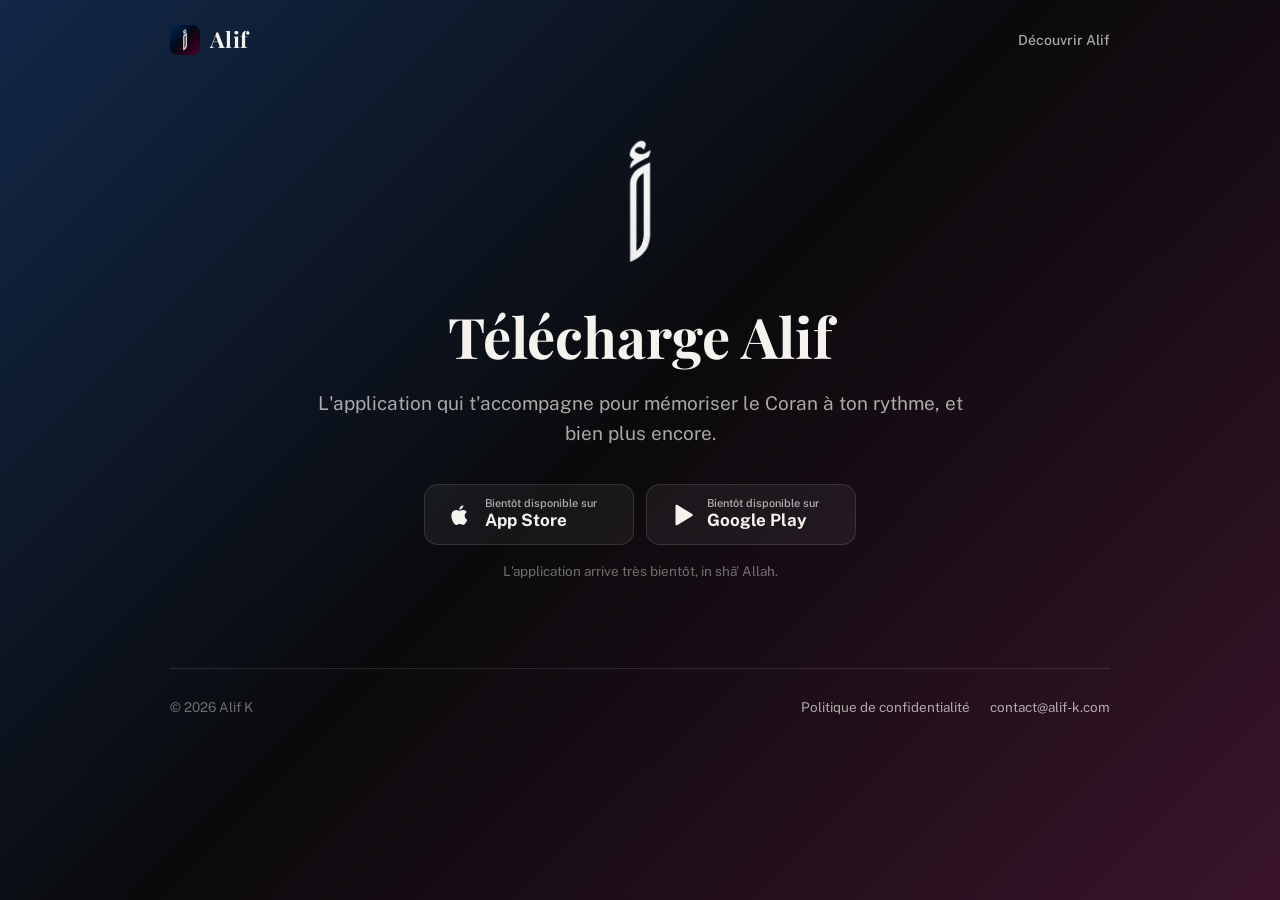
==== app/index.html @ c674b6df "Alif website: home, /app download page, privacy policy Co-Authored-By: Claude Opus 5.5 <noreply@anth" ====
<!doctype html>
<html lang="fr">
<head>
  <meta charset="utf-8">
  <meta name="viewport" content="width=device-width, initial-scale=1">
  <title>Télécharger Alif</title>
  <meta name="description" content="Télécharge Alif, l'application qui t'accompagne pour mémoriser le Coran à ton rythme, et bien plus encore.">
  <meta name="theme-color" content="#0A0A0C">
  <meta property="og:title" content="Télécharger Alif">
  <meta property="og:description" content="L'application qui t'accompagne pour mémoriser le Coran à ton rythme, et bien plus encore.">
  <meta property="og:image" content="https://alif-k.com/assets/icon.png">
  <meta property="og:url" content="https://alif-k.com/app">
  <link rel="icon" href="/assets/favicon.png">
  <link rel="apple-touch-icon" href="/assets/apple-touch-icon.png">
  <link rel="stylesheet" href="/assets/site.css">
</head>
<body>
  <div class="wrap">
    <header class="top">
      <a class="brand" href="/"><img src="/assets/icon.png" alt="">Alif</a>
      <nav><a href="/">Découvrir Alif</a></nav>
    </header>

    <main>
      <section class="hero">
        <img class="symbol" src="/assets/alif-symbol.png" alt="Alif">
        <h1>Télécharge Alif</h1>
        <p class="lead">
          L'application qui t'accompagne pour mémoriser le Coran à ton rythme, et bien plus encore.
        </p>
        <div class="stores" data-stores>
          <span class="store soon"><svg viewBox="0 0 24 24" fill="currentColor" aria-hidden="true"><path d="M16.37 12.6c-.02-2.3 1.88-3.4 1.96-3.46-1.07-1.56-2.73-1.78-3.32-1.8-1.41-.14-2.76.83-3.48.83-.72 0-1.82-.81-3-.79-1.54.02-2.97.9-3.76 2.28-1.6 2.78-.41 6.9 1.15 9.16.76 1.1 1.67 2.34 2.86 2.3 1.15-.05 1.58-.74 2.97-.74 1.38 0 1.77.74 2.98.72 1.23-.02 2.01-1.12 2.76-2.23.87-1.28 1.23-2.52 1.25-2.58-.03-.01-2.4-.92-2.42-3.66zM14.1 5.86c.63-.77 1.06-1.83.94-2.89-.91.04-2.01.61-2.66 1.37-.58.67-1.09 1.76-.96 2.8 1.02.08 2.05-.52 2.68-1.28z"/></svg><span><small>Bientôt disponible sur</small><strong>App Store</strong></span></span>
          <span class="store soon"><svg viewBox="0 0 24 24" fill="currentColor" aria-hidden="true"><path d="M6 3.5v17a1 1 0 0 0 1.5.86l14-8.5a1 1 0 0 0 0-1.72l-14-8.5A1 1 0 0 0 6 3.5z"/></svg><span><small>Bientôt disponible sur</small><strong>Google Play</strong></span></span>
        </div>
        <p class="soon-note" data-soon-note>L'application arrive très bientôt, in shā' Allah.</p>
      </section>
    </main>

    <footer class="bottom">
      <span>© 2026 Alif K</span>
      <span class="links">
        <a href="/confidentialite/">Politique de confidentialité</a>
        <a href="mailto:contact@alif-k.com">contact@alif-k.com</a>
      </span>
    </footer>
  </div>
  <script src="/assets/stores.js"></script>
  <script>
    // The link shared with the app's monthly recap: sends each phone
    // straight to its own store once the app is published there. Computers,
    // and phones whose store link isn't set yet, stay on this page.
    (function () {
      var ua = navigator.userAgent || '';
      var isApple = /iPhone|iPad|iPod/.test(ua) || (/Macintosh/.test(ua) && navigator.maxTouchPoints > 1);
      var isAndroid = /Android/.test(ua);
      if (isApple && ALIF_STORES.appStore) location.replace(ALIF_STORES.appStore);
      else if (isAndroid && ALIF_STORES.playStore) location.replace(ALIF_STORES.playStore);
    })();
  </script>
</body>
</html>
---- assets/site.css ----
@import url('https://fonts.googleapis.com/css2?family=Playfair+Display:wght@600;700&family=Public+Sans:wght@400;500;600;700&display=swap');

/* Same diagonal as the app icon: deep blue -> near-black -> rose. */
:root {
  --bg: #0A0A0C;
  --text: #F5F3EE;
  --muted: rgba(245, 243, 238, 0.68);
  --faint: rgba(245, 243, 238, 0.42);
  --line: rgba(255, 255, 255, 0.12);
  --card: rgba(255, 255, 255, 0.05);
  --gold: #F0CB84;
  --serif: 'Playfair Display', Georgia, serif;
  --sans: 'Public Sans', -apple-system, BlinkMacSystemFont, 'Segoe UI', sans-serif;
}

* { box-sizing: border-box; }
html { -webkit-text-size-adjust: 100%; }
body {
  margin: 0;
  min-height: 100vh;
  background: var(--bg);
  background-image: linear-gradient(135deg, #122848 0%, #0A0A0C 48%, #3A142A 100%);
  background-attachment: fixed;
  color: var(--text);
  font-family: var(--sans);
  line-height: 1.6;
}

a { color: var(--gold); }

.wrap { max-width: 980px; margin: 0 auto; padding: 0 20px; }

header.top {
  display: flex;
  align-items: center;
  justify-content: space-between;
  padding: 22px 0;
}
.brand {
  display: flex;
  align-items: center;
  gap: 10px;
  color: var(--text);
  text-decoration: none;
  font-family: var(--serif);
  font-weight: 700;
  font-size: 22px;
  letter-spacing: 0.02em;
}
.brand img { width: 30px; height: 30px; border-radius: 8px; }
header.top nav a {
  color: var(--muted);
  text-decoration: none;
  font-size: 14px;
  font-weight: 500;
}
header.top nav a:hover { color: var(--text); }

.hero {
  text-align: center;
  padding: 56px 0 72px;
}
.hero .symbol {
  height: 132px;
  filter: invert(1);
  margin-bottom: 30px;
}
.hero h1 {
  font-family: var(--serif);
  font-weight: 700;
  font-size: clamp(34px, 7vw, 56px);
  line-height: 1.12;
  margin: 0 auto 20px;
  max-width: 15em;
  text-wrap: balance;
}
.hero p.lead {
  color: var(--muted);
  font-size: clamp(16px, 2.4vw, 19px);
  max-width: 34em;
  margin: 0 auto 36px;
  text-wrap: pretty;
}

.stores {
  display: flex;
  flex-wrap: wrap;
  justify-content: center;
  gap: 12px;
}
.store {
  display: inline-flex;
  align-items: center;
  gap: 12px;
  min-width: 210px;
  padding: 12px 22px;
  border-radius: 14px;
  background: #FFFFFF;
  color: #0A0A0C;
  text-decoration: none;
  text-align: left;
  transition: transform 0.15s ease;
}
.store:hover { transform: translateY(-1px); }
.store svg { width: 26px; height: 26px; flex-shrink: 0; }
.store small { display: block; font-size: 11px; font-weight: 500; opacity: 0.7; line-height: 1.2; }
.store strong { display: block; font-size: 17px; font-weight: 700; line-height: 1.25; }
.store.soon {
  background: var(--card);
  color: var(--text);
  border: 1px solid var(--line);
  cursor: default;
}
.store.soon:hover { transform: none; }
.soon-note { color: var(--faint); font-size: 13.5px; margin-top: 16px; }

section.features { padding: 24px 0 80px; }
section.features h2 {
  font-family: var(--serif);
  font-weight: 700;
  font-size: clamp(26px, 4.5vw, 34px);
  text-align: center;
  margin: 0 0 36px;
}
.grid {
  display: grid;
  grid-template-columns: repeat(auto-fit, minmax(260px, 1fr));
  gap: 14px;
}
.feature {
  background: var(--card);
  border: 1px solid var(--line);
  border-radius: 18px;
  padding: 24px 22px;
}
.feature .ico {
  width: 40px;
  height: 40px;
  border-radius: 12px;
  display: grid;
  place-items: center;
  background: rgba(240, 203, 132, 0.12);
  color: var(--gold);
  margin-bottom: 16px;
}
.feature .ico svg { width: 22px; height: 22px; }
.feature h3 { font-size: 17px; font-weight: 700; margin: 0 0 8px; }
.feature p { color: var(--muted); font-size: 15px; margin: 0; }

section.promise {
  text-align: center;
  padding: 0 0 90px;
}
section.promise blockquote {
  margin: 0 auto;
  max-width: 30em;
  font-family: var(--serif);
  font-size: clamp(20px, 3.4vw, 26px);
  line-height: 1.45;
  text-wrap: balance;
}
section.promise cite {
  display: block;
  margin-top: 14px;
  color: var(--faint);
  font-style: normal;
  font-size: 14px;
}

footer.bottom {
  border-top: 1px solid var(--line);
  padding: 28px 0 40px;
  color: var(--faint);
  font-size: 13.5px;
  display: flex;
  flex-wrap: wrap;
  justify-content: space-between;
  gap: 12px;
}
footer.bottom a { color: var(--muted); text-decoration: none; }
footer.bottom a:hover { color: var(--text); }
footer.bottom .links { display: flex; gap: 20px; flex-wrap: wrap; }

@media (max-width: 520px) {
  .hero { padding: 32px 0 56px; }
  .hero .symbol { height: 104px; }
  .store { width: 100%; justify-content: center; }
}
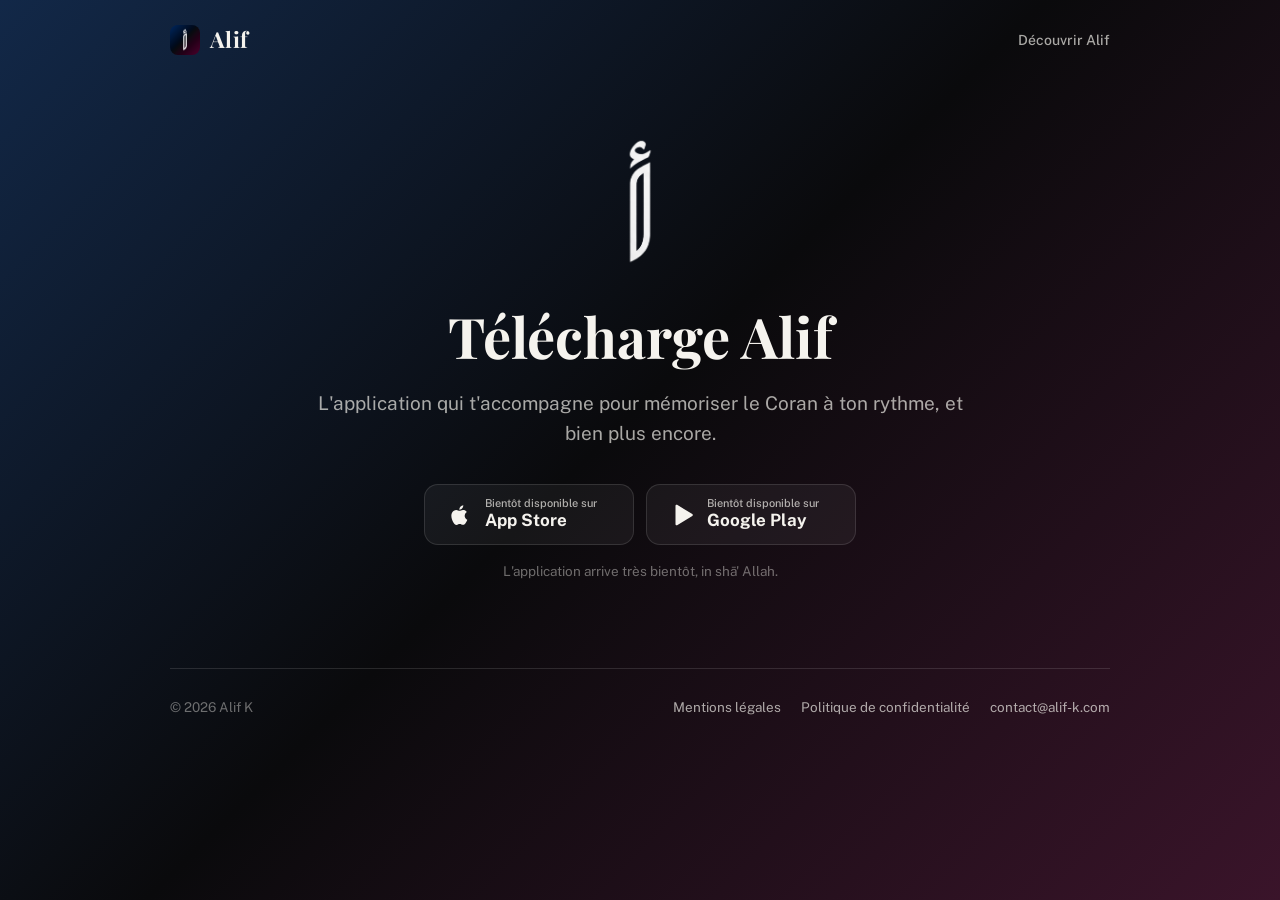
==== commit 1814892c: "Add legal notice page and SIREN Co-Authored-By: Claude Opus 5.5 <noreply@anthropic.com>" ====
--- a/app/index.html
+++ b/app/index.html
@@ -39,6 +39,7 @@
     <footer class="bottom">
       <span>© 2026 Alif K</span>
       <span class="links">
+        <a href="/mentions-legales/">Mentions légales</a>
         <a href="/confidentialite/">Politique de confidentialité</a>
         <a href="mailto:contact@alif-k.com">contact@alif-k.com</a>
       </span>
--- a/assets/site.css
+++ b/assets/site.css
@@ -186,3 +186,23 @@
   .hero .symbol { height: 104px; }
   .store { width: 100%; justify-content: center; }
 }
+
+/* Text pages (mentions légales). */
+.legal { max-width: 680px; margin: 0 auto; padding: 40px 0 80px; }
+.legal h1 {
+  font-family: var(--serif);
+  font-weight: 700;
+  font-size: clamp(30px, 5vw, 40px);
+  margin: 0 0 8px;
+}
+.legal .meta { color: var(--faint); font-size: 14px; margin: 0 0 40px; }
+.legal h2 {
+  font-size: 13px;
+  font-weight: 700;
+  letter-spacing: 0.08em;
+  text-transform: uppercase;
+  color: var(--gold);
+  margin: 36px 0 10px;
+}
+.legal p { color: var(--muted); margin: 0 0 10px; }
+.legal strong { color: var(--text); font-weight: 600; }
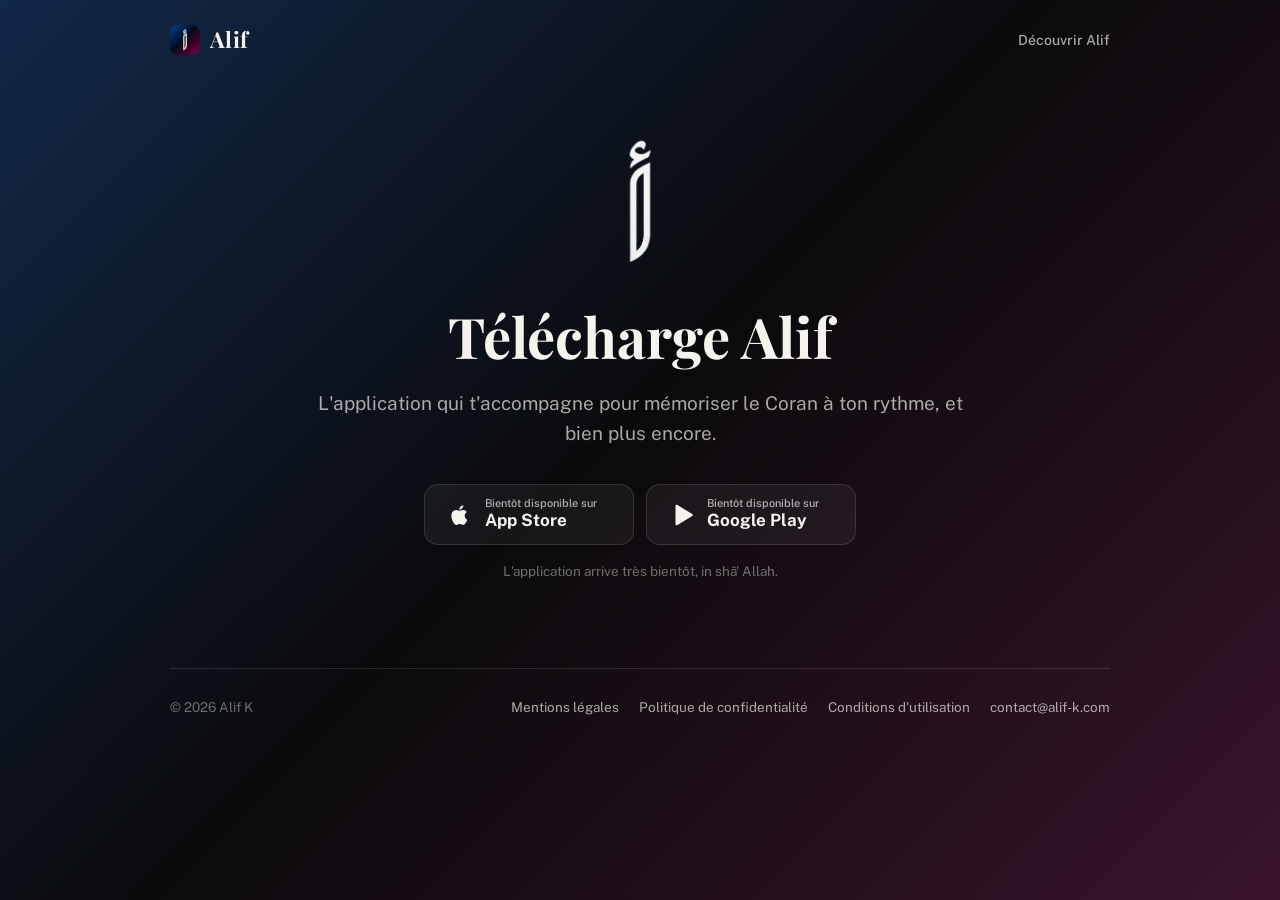
==== commit 3b7efbcf: "Terms of use page (subscription renewal terms, Apple EULA), linked in footers; privacy policy: iClou" ====
--- a/app/index.html
+++ b/app/index.html
@@ -41,6 +41,7 @@
       <span class="links">
         <a href="/mentions-legales/">Mentions légales</a>
         <a href="/confidentialite/">Politique de confidentialité</a>
+        <a href="/conditions/">Conditions d'utilisation</a>
         <a href="mailto:contact@alif-k.com">contact@alif-k.com</a>
       </span>
     </footer>
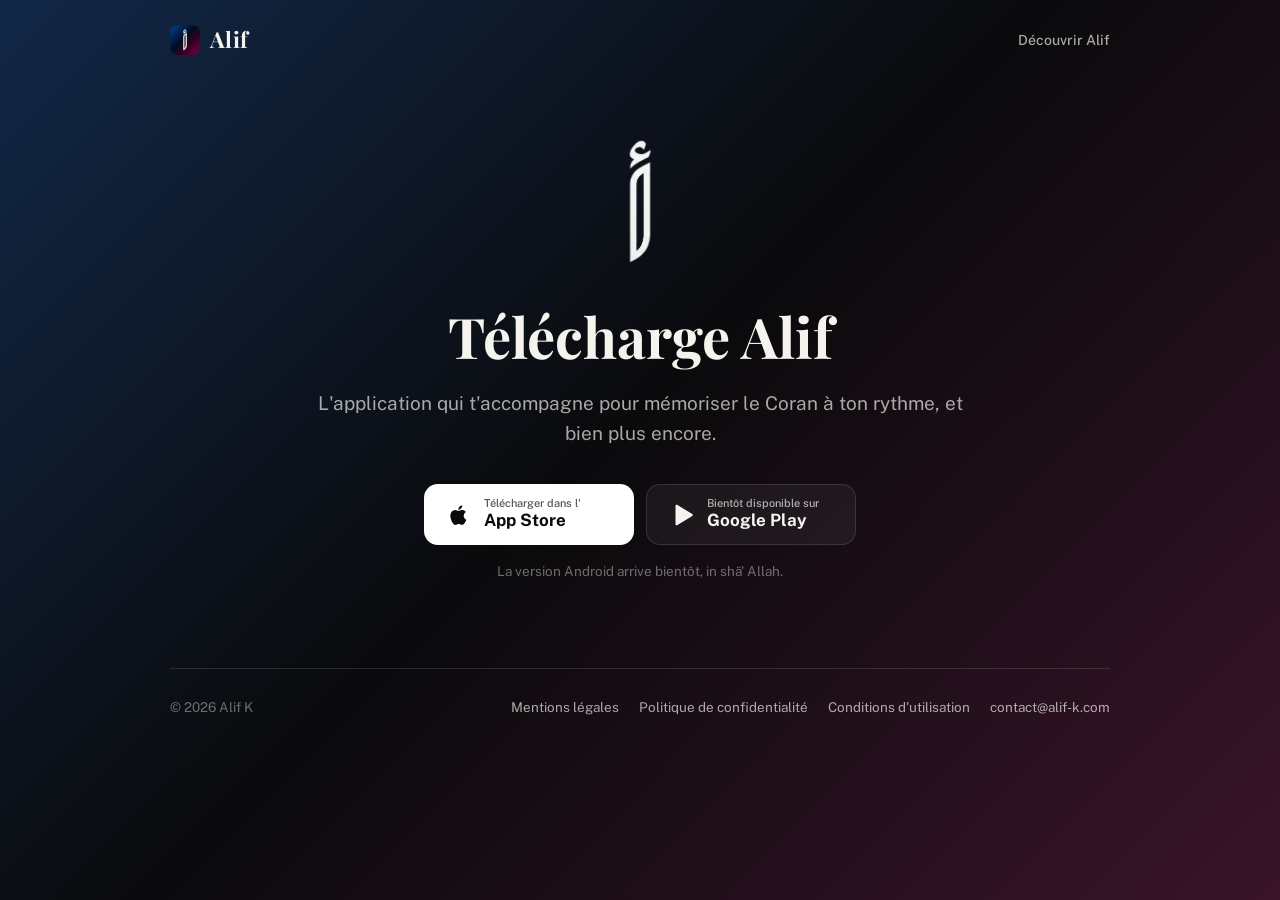
==== commit a97a5f70: "App Store link live; Android note; headphones icon instead of a music note for Quran recitation Co-A" ====
--- a/app/index.html
+++ b/app/index.html
@@ -29,10 +29,10 @@
           L'application qui t'accompagne pour mémoriser le Coran à ton rythme, et bien plus encore.
         </p>
         <div class="stores" data-stores>
-          <span class="store soon"><svg viewBox="0 0 24 24" fill="currentColor" aria-hidden="true"><path d="M16.37 12.6c-.02-2.3 1.88-3.4 1.96-3.46-1.07-1.56-2.73-1.78-3.32-1.8-1.41-.14-2.76.83-3.48.83-.72 0-1.82-.81-3-.79-1.54.02-2.97.9-3.76 2.28-1.6 2.78-.41 6.9 1.15 9.16.76 1.1 1.67 2.34 2.86 2.3 1.15-.05 1.58-.74 2.97-.74 1.38 0 1.77.74 2.98.72 1.23-.02 2.01-1.12 2.76-2.23.87-1.28 1.23-2.52 1.25-2.58-.03-.01-2.4-.92-2.42-3.66zM14.1 5.86c.63-.77 1.06-1.83.94-2.89-.91.04-2.01.61-2.66 1.37-.58.67-1.09 1.76-.96 2.8 1.02.08 2.05-.52 2.68-1.28z"/></svg><span><small>Bientôt disponible sur</small><strong>App Store</strong></span></span>
+          <a class="store" href="https://apps.apple.com/app/id6827141032"><svg viewBox="0 0 24 24" fill="currentColor" aria-hidden="true"><path d="M16.37 12.6c-.02-2.3 1.88-3.4 1.96-3.46-1.07-1.56-2.73-1.78-3.32-1.8-1.41-.14-2.76.83-3.48.83-.72 0-1.82-.81-3-.79-1.54.02-2.97.9-3.76 2.28-1.6 2.78-.41 6.9 1.15 9.16.76 1.1 1.67 2.34 2.86 2.3 1.15-.05 1.58-.74 2.97-.74 1.38 0 1.77.74 2.98.72 1.23-.02 2.01-1.12 2.76-2.23.87-1.28 1.23-2.52 1.25-2.58-.03-.01-2.4-.92-2.42-3.66zM14.1 5.86c.63-.77 1.06-1.83.94-2.89-.91.04-2.01.61-2.66 1.37-.58.67-1.09 1.76-.96 2.8 1.02.08 2.05-.52 2.68-1.28z"/></svg><span><small>Télécharger dans l'</small><strong>App Store</strong></span></a>
           <span class="store soon"><svg viewBox="0 0 24 24" fill="currentColor" aria-hidden="true"><path d="M6 3.5v17a1 1 0 0 0 1.5.86l14-8.5a1 1 0 0 0 0-1.72l-14-8.5A1 1 0 0 0 6 3.5z"/></svg><span><small>Bientôt disponible sur</small><strong>Google Play</strong></span></span>
         </div>
-        <p class="soon-note" data-soon-note>L'application arrive très bientôt, in shā' Allah.</p>
+        <p class="soon-note" data-soon-note>La version Android arrive bientôt, in shā' Allah.</p>
       </section>
     </main>
 
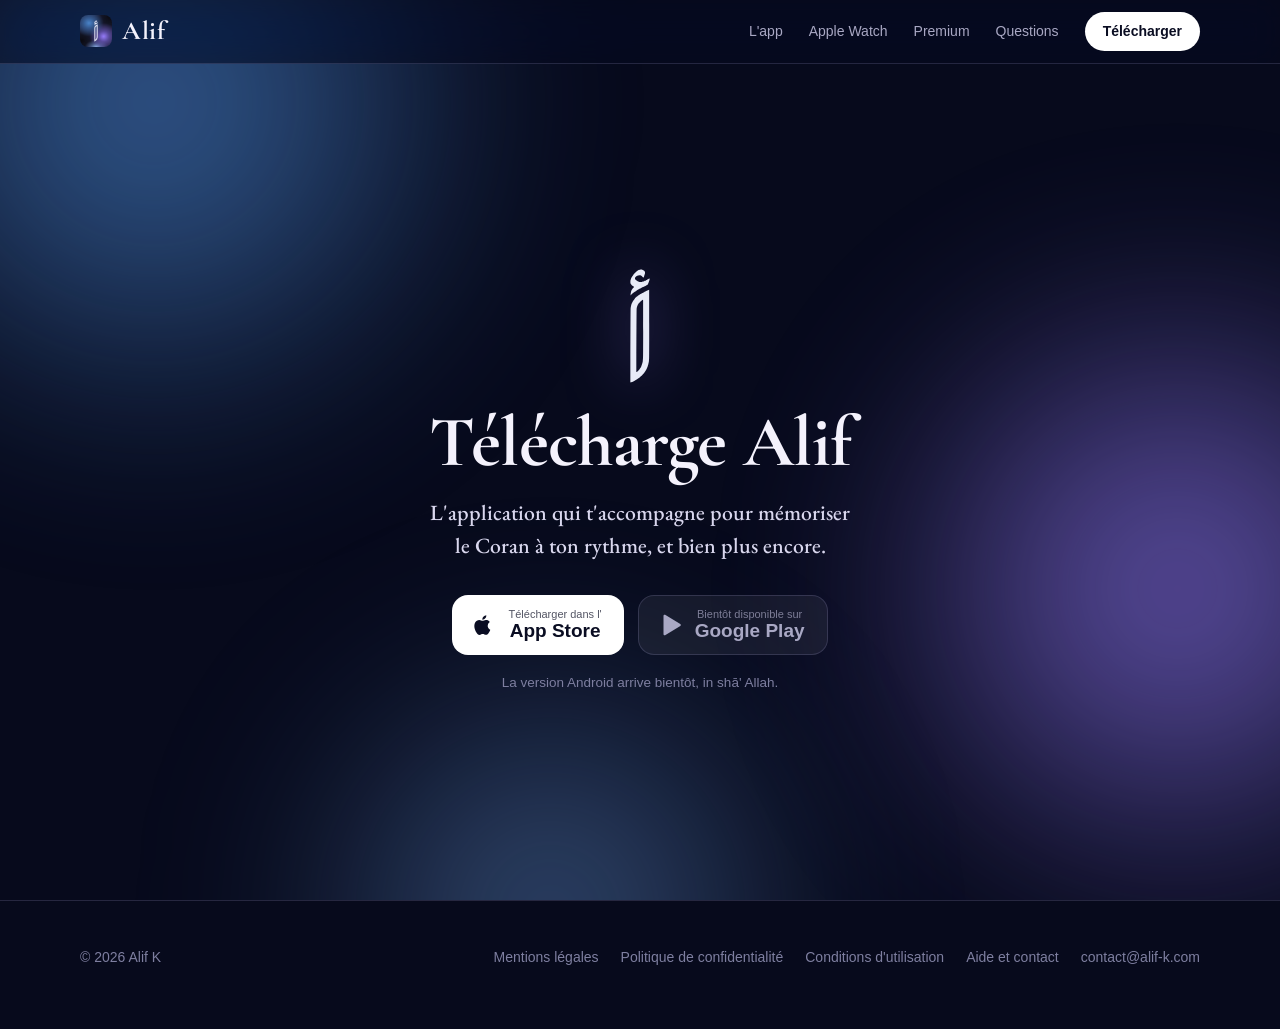
==== commit 1b143653: "New site design: halo theme like the app, scroll animations, real screenshots, Apple Watch, Premium," ====
--- a/app/index.html
+++ b/app/index.html
@@ -2,51 +2,54 @@
 <html lang="fr">
 <head>
   <meta charset="utf-8">
-  <meta name="viewport" content="width=device-width, initial-scale=1">
+  <meta name="viewport" content="width=device-width,initial-scale=1,viewport-fit=cover">
   <title>Télécharger Alif</title>
   <meta name="description" content="Télécharge Alif, l'application qui t'accompagne pour mémoriser le Coran à ton rythme, et bien plus encore.">
-  <meta name="theme-color" content="#0A0A0C">
+  <meta name="theme-color" content="#070A1C">
   <meta property="og:title" content="Télécharger Alif">
   <meta property="og:description" content="L'application qui t'accompagne pour mémoriser le Coran à ton rythme, et bien plus encore.">
   <meta property="og:image" content="https://alif-k.com/assets/icon.png">
   <meta property="og:url" content="https://alif-k.com/app">
-  <link rel="icon" href="/assets/favicon.png">
+  <link rel="icon" href="../assets/img/icone.jpg">
   <link rel="apple-touch-icon" href="/assets/apple-touch-icon.png">
-  <link rel="stylesheet" href="/assets/site.css">
+  <link rel="stylesheet" href="../assets/site.css">
 </head>
 <body>
+<header class="nav solid" id="nav">
   <div class="wrap">
-    <header class="top">
-      <a class="brand" href="/"><img src="/assets/icon.png" alt="">Alif</a>
-      <nav><a href="/">Découvrir Alif</a></nav>
-    </header>
-
-    <main>
-      <section class="hero">
-        <img class="symbol" src="/assets/alif-symbol.png" alt="Alif">
-        <h1>Télécharge Alif</h1>
-        <p class="lead">
-          L'application qui t'accompagne pour mémoriser le Coran à ton rythme, et bien plus encore.
-        </p>
-        <div class="stores" data-stores>
-          <a class="store" href="https://apps.apple.com/app/id6827141032"><svg viewBox="0 0 24 24" fill="currentColor" aria-hidden="true"><path d="M16.37 12.6c-.02-2.3 1.88-3.4 1.96-3.46-1.07-1.56-2.73-1.78-3.32-1.8-1.41-.14-2.76.83-3.48.83-.72 0-1.82-.81-3-.79-1.54.02-2.97.9-3.76 2.28-1.6 2.78-.41 6.9 1.15 9.16.76 1.1 1.67 2.34 2.86 2.3 1.15-.05 1.58-.74 2.97-.74 1.38 0 1.77.74 2.98.72 1.23-.02 2.01-1.12 2.76-2.23.87-1.28 1.23-2.52 1.25-2.58-.03-.01-2.4-.92-2.42-3.66zM14.1 5.86c.63-.77 1.06-1.83.94-2.89-.91.04-2.01.61-2.66 1.37-.58.67-1.09 1.76-.96 2.8 1.02.08 2.05-.52 2.68-1.28z"/></svg><span><small>Télécharger dans l'</small><strong>App Store</strong></span></a>
-          <span class="store soon"><svg viewBox="0 0 24 24" fill="currentColor" aria-hidden="true"><path d="M6 3.5v17a1 1 0 0 0 1.5.86l14-8.5a1 1 0 0 0 0-1.72l-14-8.5A1 1 0 0 0 6 3.5z"/></svg><span><small>Bientôt disponible sur</small><strong>Google Play</strong></span></span>
-        </div>
-        <p class="soon-note" data-soon-note>La version Android arrive bientôt, in shā' Allah.</p>
-      </section>
-    </main>
-
-    <footer class="bottom">
-      <span>© 2026 Alif K</span>
-      <span class="links">
-        <a href="/mentions-legales/">Mentions légales</a>
-        <a href="/confidentialite/">Politique de confidentialité</a>
-        <a href="/conditions/">Conditions d'utilisation</a>
-        <a href="mailto:contact@alif-k.com">contact@alif-k.com</a>
-      </span>
-    </footer>
+    <a class="brand" href="../index.html"><img src="../assets/img/icone.jpg" alt="">Alif</a>
+    <nav class="nav-links">
+      <a href="../index.html#parcours">L'app</a>
+      <a href="../index.html#montre">Apple Watch</a>
+      <a href="../index.html#premium">Premium</a>
+      <a href="../index.html#faq">Questions</a>
+      <a class="pill" href="https://apps.apple.com/app/id6827141032">Télécharger</a>
+    </nav>
   </div>
-  <script src="/assets/stores.js"></script>
+</header>
+<main class="landing">
+  <div class="halo"><i class="a"></i><i class="b"></i><i class="c"></i></div>
+  <div class="wrap center">
+    <img class="sym" src="../assets/img/symbole.svg" alt="Alif">
+    <h1>Télécharge Alif</h1>
+    <p class="lead">L'application qui t'accompagne pour mémoriser le Coran à ton rythme, et bien plus encore.</p>
+    <div class="stores" data-stores></div>
+    <p class="note" data-soon-note>La version Android arrive bientôt, in shā' Allah.</p>
+  </div>
+</main>
+<footer>
+  <div class="wrap">
+    <span>© 2026 Alif K</span>
+    <div class="links">
+      <a href="../mentions-legales/index.html">Mentions légales</a>
+      <a href="../confidentialite/index.html">Politique de confidentialité</a>
+      <a href="../conditions/index.html">Conditions d'utilisation</a>
+      <a href="../assistance/index.html">Aide et contact</a>
+      <a href="mailto:contact@alif-k.com">contact@alif-k.com</a>
+    </div>
+  </div>
+</footer>
+<script src="../assets/stores.js"></script>
   <script>
     // The link shared with the app's monthly recap: sends each phone
     // straight to its own store once the app is published there. Computers,
--- a/assets/site.css
+++ b/assets/site.css
@@ -1,208 +1,210 @@
-@import url('https://fonts.googleapis.com/css2?family=Playfair+Display:wght@600;700&family=Public+Sans:wght@400;500;600;700&display=swap');
-
-/* Same diagonal as the app icon: deep blue -> near-black -> rose. */
-:root {
-  --bg: #0A0A0C;
-  --text: #F5F3EE;
-  --muted: rgba(245, 243, 238, 0.68);
-  --faint: rgba(245, 243, 238, 0.42);
-  --line: rgba(255, 255, 255, 0.12);
-  --card: rgba(255, 255, 255, 0.05);
-  --gold: #F0CB84;
-  --serif: 'Playfair Display', Georgia, serif;
-  --sans: 'Public Sans', -apple-system, BlinkMacSystemFont, 'Segoe UI', sans-serif;
+@font-face{font-family:Corm;src:url("fonts/CormorantGaramond_700Bold.ttf");font-weight:700;font-display:swap}
+@font-face{font-family:Corm;src:url("fonts/CormorantGaramond_600SemiBold.ttf");font-weight:600;font-display:swap}
+@font-face{font-family:Corm;src:url("fonts/CormorantGaramond_700Bold_Italic.ttf");font-weight:700;font-style:italic;font-display:swap}
+@font-face{font-family:EB;src:url("fonts/EBGaramond_500Medium.ttf");font-weight:500;font-display:swap}
+@font-face{font-family:EB;src:url("fonts/EBGaramond_500Medium_Italic.ttf");font-weight:500;font-style:italic;font-display:swap}
+
+:root{
+  --bg:#070A1C; --bg2:#0B1030; --tx:#F4F2FC; --mu:#A9A8C4; --faint:#7E7FA0;
+  --blue:#4A86D0; --violet:#8F76F0; --lav:#C9C3F5; --line:rgba(201,195,245,.16);
+  --card:rgba(255,255,255,.05); --ease:cubic-bezier(.2,.7,.2,1);
+  --serif:"Corm","Cormorant Garamond",Georgia,serif; --read:"EB",Georgia,serif;
+  --sans:-apple-system,BlinkMacSystemFont,"SF Pro Text","Inter",Helvetica,Arial,sans-serif;
 }
-
-* { box-sizing: border-box; }
-html { -webkit-text-size-adjust: 100%; }
-body {
-  margin: 0;
-  min-height: 100vh;
-  background: var(--bg);
-  background-image: linear-gradient(135deg, #122848 0%, #0A0A0C 48%, #3A142A 100%);
-  background-attachment: fixed;
-  color: var(--text);
-  font-family: var(--sans);
-  line-height: 1.6;
+*{margin:0;padding:0;box-sizing:border-box}
+html{scroll-behavior:smooth;-webkit-text-size-adjust:100%}
+body{background:var(--bg);color:var(--tx);font-family:var(--sans);line-height:1.55;font-variant-numeric:lining-nums;-webkit-font-smoothing:antialiased;overflow-x:hidden}
+a{color:inherit;text-decoration:none}
+img{display:block;max-width:100%}
+.wrap{width:min(1120px,100% - 40px);margin-inline:auto}
+
+/* header */
+.nav{position:fixed;inset:0 0 auto 0;z-index:50;height:64px;display:flex;align-items:center;transition:background .4s,backdrop-filter .4s,border-color .4s;border-bottom:1px solid transparent}
+.nav.solid{background:rgba(7,10,28,.62);backdrop-filter:saturate(1.6) blur(18px);-webkit-backdrop-filter:saturate(1.6) blur(18px);border-color:var(--line)}
+.nav .wrap{display:flex;align-items:center;justify-content:space-between}
+.brand{display:flex;align-items:center;gap:10px;font-family:var(--serif);font-weight:700;font-size:26px;letter-spacing:.02em}
+.brand img{width:32px;height:32px;border-radius:8px}
+.nav-links{display:flex;gap:26px;align-items:center;font-size:14px;color:var(--mu)}
+.nav-links a:hover{color:var(--tx)}
+.pill{display:inline-flex;align-items:center;gap:8px;padding:9px 18px;border-radius:99px;background:#fff;color:#0A0D22;font-weight:600;font-size:14px;transition:transform .3s var(--ease),box-shadow .3s}
+.pill:hover{transform:translateY(-1px);box-shadow:0 8px 28px rgba(143,118,240,.35)}
+
+/* halo background */
+.halo{position:absolute;inset:0;overflow:hidden;pointer-events:none;z-index:0}
+.halo i{position:absolute;border-radius:50%;filter:blur(90px);opacity:.75;will-change:transform}
+.halo .a{width:60vmax;height:60vmax;left:-18vmax;top:-22vmax;background:radial-gradient(circle,var(--blue),transparent 68%);animation:driftA 26s ease-in-out infinite alternate}
+.halo .b{width:56vmax;height:56vmax;right:-20vmax;top:18vmax;background:radial-gradient(circle,var(--violet),transparent 68%);animation:driftB 32s ease-in-out infinite alternate}
+.halo .c{width:46vmax;height:46vmax;left:20vmax;bottom:-24vmax;background:radial-gradient(circle,#6FA3E6,transparent 70%);opacity:.5;animation:driftA 38s ease-in-out infinite alternate-reverse}
+@keyframes driftA{to{transform:translate3d(8vmax,6vmax,0) scale(1.12)}}
+@keyframes driftB{to{transform:translate3d(-9vmax,-5vmax,0) scale(1.1)}}
+
+/* hero */
+.hero{position:relative;min-height:100svh;padding:120px 0 40px;display:flex;align-items:center;overflow:hidden}
+.hero .wrap{position:relative;z-index:1;display:grid;grid-template-columns:1.05fr .95fr;gap:40px;align-items:center}
+.eyebrow{font-size:12.5px;letter-spacing:.3em;text-transform:uppercase;color:var(--lav);font-weight:600}
+h1{font-family:var(--serif);font-weight:700;font-size:clamp(44px,5.4vw,80px);line-height:.98;letter-spacing:-.01em;margin:18px 0 22px}
+h1 em{font-style:italic;color:var(--lav)}
+.lead{font-family:var(--read);font-size:clamp(19px,1.7vw,23px);line-height:1.5;color:#D9D7EE;max-width:34ch}
+.cta{display:flex;gap:14px;flex-wrap:wrap;margin-top:34px;align-items:center}
+.store{display:inline-flex;align-items:center;gap:12px;padding:12px 22px 12px 18px;border-radius:16px;background:#fff;color:#0A0D22;transition:transform .3s var(--ease),box-shadow .3s}
+.store:hover{transform:translateY(-2px);box-shadow:0 14px 40px rgba(143,118,240,.4)}
+.store svg{width:26px;height:26px}
+.store small{display:block;font-size:11px;opacity:.7;line-height:1.1}
+.store strong{display:block;font-size:19px;line-height:1.15;font-weight:650}
+.store.soon{background:rgba(255,255,255,.06);color:var(--mu);border:1px solid var(--line);pointer-events:none}
+.note{font-size:13.5px;color:var(--faint);margin-top:14px}
+.hero-phone{display:flex;justify-content:center;perspective:1400px}
+.hero-phone .phone{--w:min(330px,70vw);transform:translateY(var(--py,0)) rotateY(var(--ry,-8deg)) rotateX(4deg) scale(var(--sc,1));transition:transform .2s linear}
+
+/* phone frame */
+.phone{width:var(--w,300px);aspect-ratio:1206/2622;border-radius:calc(var(--w,300px)*.17);padding:calc(var(--w,300px)*.032);background:linear-gradient(160deg,#3a3f63,#10122a 55%,#272b4d);box-shadow:0 0 0 1.5px rgba(255,255,255,.14) inset,0 50px 120px -20px rgba(80,90,220,.55),0 25px 60px rgba(0,0,0,.6);position:relative}
+.screen{position:relative;width:100%;height:100%;border-radius:calc(var(--w,300px)*.138);overflow:hidden;background:#05060f}
+.screen img{position:absolute;inset:0;width:100%;height:100%;object-fit:cover}
+
+/* sections */
+section{position:relative}
+.sec{padding:clamp(80px,12vw,160px) 0}
+h2{font-family:var(--serif);font-weight:700;font-size:clamp(36px,4.6vw,66px);line-height:1.02;letter-spacing:-.005em}
+h2 em{font-style:italic;color:var(--lav)}
+.center{text-align:center}
+.sub{font-family:var(--read);font-size:clamp(18px,1.6vw,22px);color:#D0CEE8;max-width:46ch;margin:18px auto 0}
+
+/* story (sticky phone) */
+.story{position:relative;background:linear-gradient(180deg,var(--bg),#0A0E2A 20%,#0A0E2A 80%,var(--bg))}
+.story .wrap{display:grid;grid-template-columns:1fr 1fr;gap:60px}
+.steps .step{min-height:100svh;display:flex;flex-direction:column;justify-content:center;max-width:460px;opacity:.28;transform:translateX(-10px);transition:opacity .6s var(--ease),transform .6s var(--ease)}
+.steps .step.on{opacity:1;transform:none}
+.step .n{font-family:var(--serif);font-style:italic;color:var(--lav);font-size:22px;margin-bottom:10px}
+.step h3{font-family:var(--serif);font-weight:700;font-size:clamp(34px,3.6vw,52px);line-height:1.04}
+.step p{font-family:var(--read);font-size:clamp(18px,1.5vw,21px);color:#D0CEE8;margin-top:16px}
+.sticky{position:sticky;top:0;height:100svh;display:flex;align-items:center;justify-content:center}
+.sticky .glow{position:absolute;width:520px;height:520px;border-radius:50%;background:radial-gradient(circle,rgba(143,118,240,.5),rgba(74,134,208,.22) 50%,transparent 70%);filter:blur(30px);transition:transform 1s var(--ease)}
+.sticky .phone{--w:min(310px,38vh*0.46*1.9,78vw);z-index:1}
+.sticky .screen img{opacity:0;transform:scale(1.04);transition:opacity .7s var(--ease),transform 1.1s var(--ease)}
+.sticky .screen img.on{opacity:1;transform:none}
+
+/* watch */
+.watch{overflow:hidden}
+.watch .halo i{opacity:.5}
+.watch .wrap{position:relative;z-index:1}
+.watches{display:flex;gap:clamp(24px,5vw,70px);justify-content:center;margin-top:70px;perspective:1200px;flex-wrap:wrap}
+.wframe{width:min(250px,60vw);aspect-ratio:416/496;border-radius:62px;padding:16px;background:linear-gradient(150deg,#454a70,#10122a 55%,#2c3052);box-shadow:0 0 0 1.5px rgba(255,255,255,.14) inset,0 40px 90px -20px rgba(80,90,220,.55);position:relative;transform:rotateY(var(--ry,0deg)) rotateX(var(--rx,0deg)) translateY(var(--fy,0));transition:transform .35s var(--ease)}
+.wframe:before{content:"";position:absolute;right:-9px;top:38%;width:9px;height:64px;border-radius:0 6px 6px 0;background:linear-gradient(#5a5f88,#23264a)}
+.wframe .screen{border-radius:48px;background:#000}
+.wframe .screen img{object-fit:contain}
+.wframe.two{margin-top:46px}
+.badge{display:inline-block;margin-top:28px;font-size:13px;letter-spacing:.14em;text-transform:uppercase;color:var(--lav);border:1px solid var(--line);padding:7px 14px;border-radius:99px;background:var(--card)}
+
+/* premium */
+.plans{display:grid;grid-template-columns:1fr 1fr;gap:22px;margin-top:64px}
+.plan{border-radius:28px;padding:clamp(26px,3vw,40px);background:var(--card);border:1px solid var(--line);backdrop-filter:blur(8px)}
+.plan.pro{background:linear-gradient(160deg,rgba(143,118,240,.22),rgba(74,134,208,.12));border-color:rgba(201,195,245,.34)}
+.plan h3{font-family:var(--serif);font-size:34px;font-weight:700}
+.plan .tag{font-size:12.5px;letter-spacing:.2em;text-transform:uppercase;color:var(--lav);font-weight:600;margin-bottom:8px}
+.plan ul{list-style:none;margin-top:22px;display:grid;gap:13px}
+.plan li{display:flex;gap:12px;align-items:flex-start;color:#DAD8EE;font-size:16.5px}
+.plan li:before{content:"";flex:none;width:7px;height:7px;border-radius:50%;margin-top:.62em;background:var(--lav)}
+.plan.pro li:before{background:#fff;box-shadow:0 0 12px var(--lav)}
+.fine{margin-top:22px;text-align:center;font-size:13.5px;color:var(--faint)}
+
+/* faq */
+.faq{max-width:780px;margin:56px auto 0}
+details{border-bottom:1px solid var(--line)}
+summary{list-style:none;cursor:pointer;padding:24px 4px;font-family:var(--serif);font-weight:700;font-size:26px;display:flex;justify-content:space-between;align-items:center;gap:20px}
+summary::-webkit-details-marker{display:none}
+summary:after{content:"+";font-family:var(--sans);font-weight:300;font-size:32px;color:var(--lav);transition:transform .35s var(--ease)}
+details[open] summary:after{transform:rotate(45deg)}
+details .ans{display:grid;grid-template-rows:0fr;transition:grid-template-rows .45s var(--ease)}
+details[open] .ans{grid-template-rows:1fr}
+details .ans>div{overflow:hidden}
+details p{font-family:var(--read);font-size:19px;color:#CFCDE6;padding:0 4px 26px;max-width:60ch}
+details a{color:var(--lav);text-decoration:underline;text-underline-offset:3px}
+
+/* download / qr */
+.dl{overflow:hidden;text-align:center}
+.dl .wrap{position:relative;z-index:1}
+.dl .row{display:flex;gap:56px;justify-content:center;align-items:center;margin-top:54px;flex-wrap:wrap}
+.qr{background:#fff;border-radius:26px;padding:16px;width:210px;box-shadow:0 30px 80px -20px rgba(143,118,240,.6)}
+.qr img{width:100%;border-radius:10px}
+.or{color:var(--faint);font-size:14px;letter-spacing:.2em;text-transform:uppercase}
+
+footer{border-top:1px solid var(--line);padding:46px 0 60px;color:var(--faint);font-size:14px}
+footer .wrap{display:flex;justify-content:space-between;gap:24px;flex-wrap:wrap;align-items:center}
+footer .links{display:flex;gap:22px;flex-wrap:wrap}
+footer a:hover{color:var(--tx)}
+
+/* reveal */
+.rv{opacity:0;transform:translateY(34px);transition:opacity 1s var(--ease),transform 1s var(--ease);transition-delay:var(--d,0s)}
+.rv.in{opacity:1;transform:none}
+.rv-scale{opacity:0;transform:translateY(40px) scale(.94);transition:opacity 1.1s var(--ease),transform 1.1s var(--ease);transition-delay:var(--d,0s)}
+.rv-scale.in{opacity:1;transform:none}
+
+@media(max-width:860px){
+  .nav-links a:not(.pill){display:none}
+  .hero .wrap{grid-template-columns:1fr;text-align:center}
+  .lead{margin-inline:auto}.cta{justify-content:center}
+  .hero-phone{margin-top:30px}
+  .story .wrap{grid-template-columns:1fr;gap:0}
+  .sticky{position:sticky;top:64px;height:52svh;z-index:2;background:linear-gradient(#0A0E2A 78%,transparent)}
+  .sticky .phone{--w:min(190px,30svh*0.9)}
+  .steps .step{min-height:70svh;max-width:none;text-align:center;align-items:center}
+  .plans{grid-template-columns:1fr}
+  .chips{justify-content:center}
+  .store{width:100%;justify-content:center}
 }
-
-a { color: var(--gold); }
-
-.wrap { max-width: 980px; margin: 0 auto; padding: 0 20px; }
-
-header.top {
-  display: flex;
-  align-items: center;
-  justify-content: space-between;
-  padding: 22px 0;
+/* chips under the hero buttons */
+.chips{list-style:none;display:flex;gap:10px;flex-wrap:wrap;margin-top:22px}
+.chips li{font-size:13.5px;color:#D9D7EE;border:1px solid var(--line);background:var(--card);padding:7px 14px;border-radius:99px}
+.chips li:nth-child(2){border-color:rgba(201,195,245,.45);color:#fff}
+
+/* text pages (conditions, mentions, assistance, confidentialité) */
+.legal-page{position:relative;padding:130px 0 90px;overflow:hidden;min-height:80svh}
+.legal-page .halo{height:820px;bottom:auto;-webkit-mask-image:linear-gradient(#000 55%,transparent);mask-image:linear-gradient(#000 55%,transparent)}
+.legal{position:relative;z-index:1;max-width:760px}
+.legal h1{font-family:var(--serif);font-weight:700;font-size:clamp(40px,5.4vw,66px);line-height:1.02;margin-bottom:10px}
+.legal .meta{color:var(--faint);font-size:14px;margin:0 0 44px}
+.legal h2{font-family:var(--serif);font-weight:700;font-size:clamp(26px,2.6vw,32px);line-height:1.1;margin:48px 0 14px;color:var(--tx)}
+.legal p,.legal li{font-family:var(--read);font-size:19px;line-height:1.65;color:#CFCDE6}
+.legal p{margin:0 0 14px}
+.legal ul,.legal ol{margin:0 0 14px;padding-left:22px}
+.legal li{margin-bottom:8px}
+.legal strong{color:#fff;font-weight:600}
+.legal a{color:var(--lav);text-decoration:underline;text-underline-offset:3px}
+.legal a:hover{color:#fff}
+/* politique de confidentialité */
+.legal-doc{max-width:820px}
+.legal-doc .doc-title{font-family:var(--serif);font-weight:700;font-size:clamp(40px,5.4vw,66px);line-height:1.02;margin-bottom:10px}
+.legal-doc .doc-meta{color:var(--faint);font-size:14px;margin-bottom:26px}
+.legal-doc .doc-intro{font-size:20.5px;line-height:1.6;color:#DAD8EE;margin-bottom:36px;max-width:62ch}
+.legal-doc .doc-intro em{color:#fff;font-style:italic}
+.legal-doc nav.toc{border:1px solid var(--line);background:var(--card);border-radius:22px;padding:22px 26px;margin:0 0 56px}
+.legal-doc .toc-label{display:block;font-size:12.5px;letter-spacing:.2em;text-transform:uppercase;color:var(--lav);font-weight:600;margin-bottom:14px}
+.legal-doc nav.toc ol{list-style:none;padding:0;margin:0;columns:2;column-gap:36px}
+.legal-doc nav.toc li{break-inside:avoid;margin-bottom:9px}
+.legal-doc nav.toc a{font-family:var(--sans);font-size:15.5px;color:#D5D3EC;text-decoration:none;display:flex;gap:12px;align-items:baseline}
+.legal-doc nav.toc a:hover{color:#fff}
+.legal-doc nav.toc .n{font-family:var(--serif);font-style:italic;color:var(--lav);font-size:17px;min-width:24px}
+.legal-doc section.article{padding:38px 0;border-top:1px solid var(--line);scroll-margin-top:90px}
+.legal-doc .article-head{display:flex;align-items:baseline;gap:16px;margin-bottom:14px}
+.legal-doc .article-num{font-family:var(--serif);font-style:italic;font-size:30px;color:var(--lav)}
+.legal-doc .article-head h2{margin:0;font-size:clamp(26px,2.6vw,32px)}
+.legal-doc .article-body{max-width:68ch}
+.legal-doc code.svc{font-family:ui-monospace,SFMono-Regular,Menlo,monospace;font-size:14px;background:rgba(201,195,245,.12);border:1px solid var(--line);color:#E6E4FA;padding:2px 8px;border-radius:7px}
+@media(max-width:640px){.legal-doc nav.toc ol{columns:1}}
+
+/* store landing pages (/app, /dette) */
+.landing{position:relative;min-height:100svh;padding:150px 0 90px;display:flex;align-items:center;overflow:hidden}
+.landing .halo{position:absolute}
+.landing .wrap{position:relative;z-index:1}
+.landing .sym{height:120px;margin:0 auto 22px;filter:drop-shadow(0 0 30px rgba(143,118,240,.6))}
+.landing h1{font-size:clamp(40px,5.6vw,72px);margin:0 0 18px}
+.landing .lead{margin:0 auto;max-width:36ch}
+.stores{display:flex;gap:14px;justify-content:center;flex-wrap:wrap;margin-top:34px}
+.landing .note{margin-top:18px}
+
+@media(prefers-reduced-motion:reduce){
+  .halo i{animation:none}
+  .rv,.rv-scale{opacity:1;transform:none;transition:none}
+  .steps .step{opacity:1;transform:none}
+  html{scroll-behavior:auto}
 }
-.brand {
-  display: flex;
-  align-items: center;
-  gap: 10px;
-  color: var(--text);
-  text-decoration: none;
-  font-family: var(--serif);
-  font-weight: 700;
-  font-size: 22px;
-  letter-spacing: 0.02em;
-}
-.brand img { width: 30px; height: 30px; border-radius: 8px; }
-header.top nav a {
-  color: var(--muted);
-  text-decoration: none;
-  font-size: 14px;
-  font-weight: 500;
-}
-header.top nav a:hover { color: var(--text); }
-
-.hero {
-  text-align: center;
-  padding: 56px 0 72px;
-}
-.hero .symbol {
-  height: 132px;
-  filter: invert(1);
-  margin-bottom: 30px;
-}
-.hero h1 {
-  font-family: var(--serif);
-  font-weight: 700;
-  font-size: clamp(34px, 7vw, 56px);
-  line-height: 1.12;
-  margin: 0 auto 20px;
-  max-width: 15em;
-  text-wrap: balance;
-}
-.hero p.lead {
-  color: var(--muted);
-  font-size: clamp(16px, 2.4vw, 19px);
-  max-width: 34em;
-  margin: 0 auto 36px;
-  text-wrap: pretty;
-}
-
-.stores {
-  display: flex;
-  flex-wrap: wrap;
-  justify-content: center;
-  gap: 12px;
-}
-.store {
-  display: inline-flex;
-  align-items: center;
-  gap: 12px;
-  min-width: 210px;
-  padding: 12px 22px;
-  border-radius: 14px;
-  background: #FFFFFF;
-  color: #0A0A0C;
-  text-decoration: none;
-  text-align: left;
-  transition: transform 0.15s ease;
-}
-.store:hover { transform: translateY(-1px); }
-.store svg { width: 26px; height: 26px; flex-shrink: 0; }
-.store small { display: block; font-size: 11px; font-weight: 500; opacity: 0.7; line-height: 1.2; }
-.store strong { display: block; font-size: 17px; font-weight: 700; line-height: 1.25; }
-.store.soon {
-  background: var(--card);
-  color: var(--text);
-  border: 1px solid var(--line);
-  cursor: default;
-}
-.store.soon:hover { transform: none; }
-.soon-note { color: var(--faint); font-size: 13.5px; margin-top: 16px; }
-
-section.features { padding: 24px 0 80px; }
-section.features h2 {
-  font-family: var(--serif);
-  font-weight: 700;
-  font-size: clamp(26px, 4.5vw, 34px);
-  text-align: center;
-  margin: 0 0 36px;
-}
-.grid {
-  display: grid;
-  grid-template-columns: repeat(auto-fit, minmax(260px, 1fr));
-  gap: 14px;
-}
-.feature {
-  background: var(--card);
-  border: 1px solid var(--line);
-  border-radius: 18px;
-  padding: 24px 22px;
-}
-.feature .ico {
-  width: 40px;
-  height: 40px;
-  border-radius: 12px;
-  display: grid;
-  place-items: center;
-  background: rgba(240, 203, 132, 0.12);
-  color: var(--gold);
-  margin-bottom: 16px;
-}
-.feature .ico svg { width: 22px; height: 22px; }
-.feature h3 { font-size: 17px; font-weight: 700; margin: 0 0 8px; }
-.feature p { color: var(--muted); font-size: 15px; margin: 0; }
-
-section.promise {
-  text-align: center;
-  padding: 0 0 90px;
-}
-section.promise blockquote {
-  margin: 0 auto;
-  max-width: 30em;
-  font-family: var(--serif);
-  font-size: clamp(20px, 3.4vw, 26px);
-  line-height: 1.45;
-  text-wrap: balance;
-}
-section.promise cite {
-  display: block;
-  margin-top: 14px;
-  color: var(--faint);
-  font-style: normal;
-  font-size: 14px;
-}
-
-footer.bottom {
-  border-top: 1px solid var(--line);
-  padding: 28px 0 40px;
-  color: var(--faint);
-  font-size: 13.5px;
-  display: flex;
-  flex-wrap: wrap;
-  justify-content: space-between;
-  gap: 12px;
-}
-footer.bottom a { color: var(--muted); text-decoration: none; }
-footer.bottom a:hover { color: var(--text); }
-footer.bottom .links { display: flex; gap: 20px; flex-wrap: wrap; }
-
-@media (max-width: 520px) {
-  .hero { padding: 32px 0 56px; }
-  .hero .symbol { height: 104px; }
-  .store { width: 100%; justify-content: center; }
-}
-
-/* Text pages (mentions légales). */
-.legal { max-width: 680px; margin: 0 auto; padding: 40px 0 80px; }
-.legal h1 {
-  font-family: var(--serif);
-  font-weight: 700;
-  font-size: clamp(30px, 5vw, 40px);
-  margin: 0 0 8px;
-}
-.legal .meta { color: var(--faint); font-size: 14px; margin: 0 0 40px; }
-.legal h2 {
-  font-size: 13px;
-  font-weight: 700;
-  letter-spacing: 0.08em;
-  text-transform: uppercase;
-  color: var(--gold);
-  margin: 36px 0 10px;
-}
-.legal p { color: var(--muted); margin: 0 0 10px; }
-.legal strong { color: var(--text); font-weight: 600; }
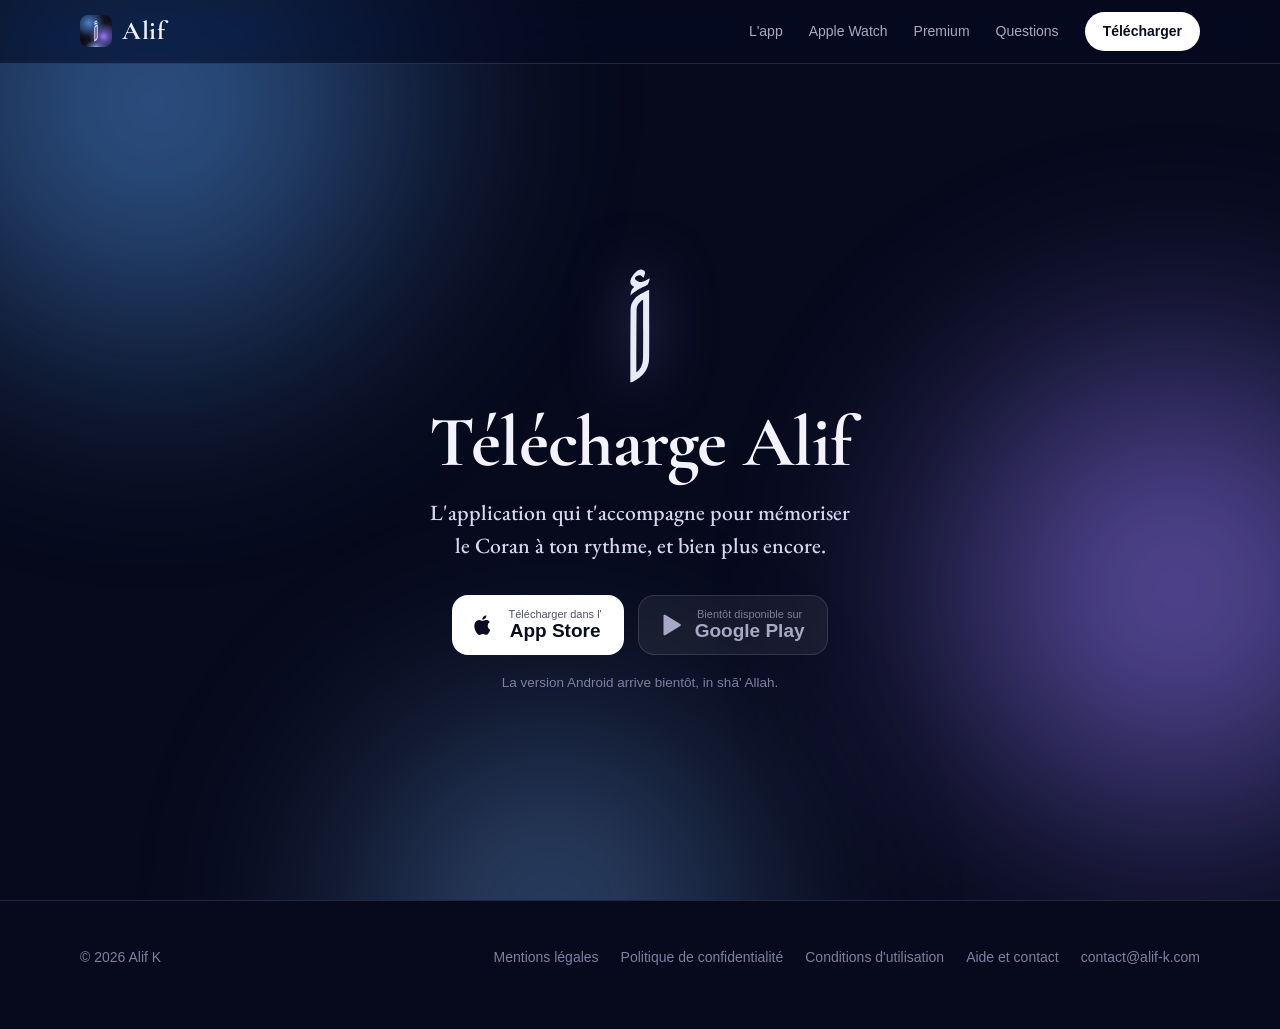
==== commit 663265ed: "Share preview: a 1200x630 card in the app's halo style (og:image and Twitter card) on the home page " ====
--- a/app/index.html
+++ b/app/index.html
@@ -6,10 +6,19 @@
   <title>Télécharger Alif</title>
   <meta name="description" content="Télécharge Alif, l'application qui t'accompagne pour mémoriser le Coran à ton rythme, et bien plus encore.">
   <meta name="theme-color" content="#070A1C">
+  <meta property="og:type" content="website">
+  <meta property="og:site_name" content="Alif">
   <meta property="og:title" content="Télécharger Alif">
   <meta property="og:description" content="L'application qui t'accompagne pour mémoriser le Coran à ton rythme, et bien plus encore.">
-  <meta property="og:image" content="https://alif-k.com/assets/icon.png">
   <meta property="og:url" content="https://alif-k.com/app">
+  <meta property="og:image" content="https://alif-k.com/assets/img/partage.jpg">
+  <meta property="og:image:width" content="1200">
+  <meta property="og:image:height" content="630">
+  <meta property="og:image:alt" content="Alif, ton compagnon au quotidien : Coran, prières et adhkar">
+  <meta name="twitter:card" content="summary_large_image">
+  <meta name="twitter:title" content="Télécharger Alif">
+  <meta name="twitter:description" content="L'application qui t'accompagne pour mémoriser le Coran à ton rythme, et bien plus encore.">
+  <meta name="twitter:image" content="https://alif-k.com/assets/img/partage.jpg">
   <link rel="icon" href="../assets/img/icone.jpg">
   <link rel="apple-touch-icon" href="/assets/apple-touch-icon.png">
   <link rel="stylesheet" href="../assets/site.css">
